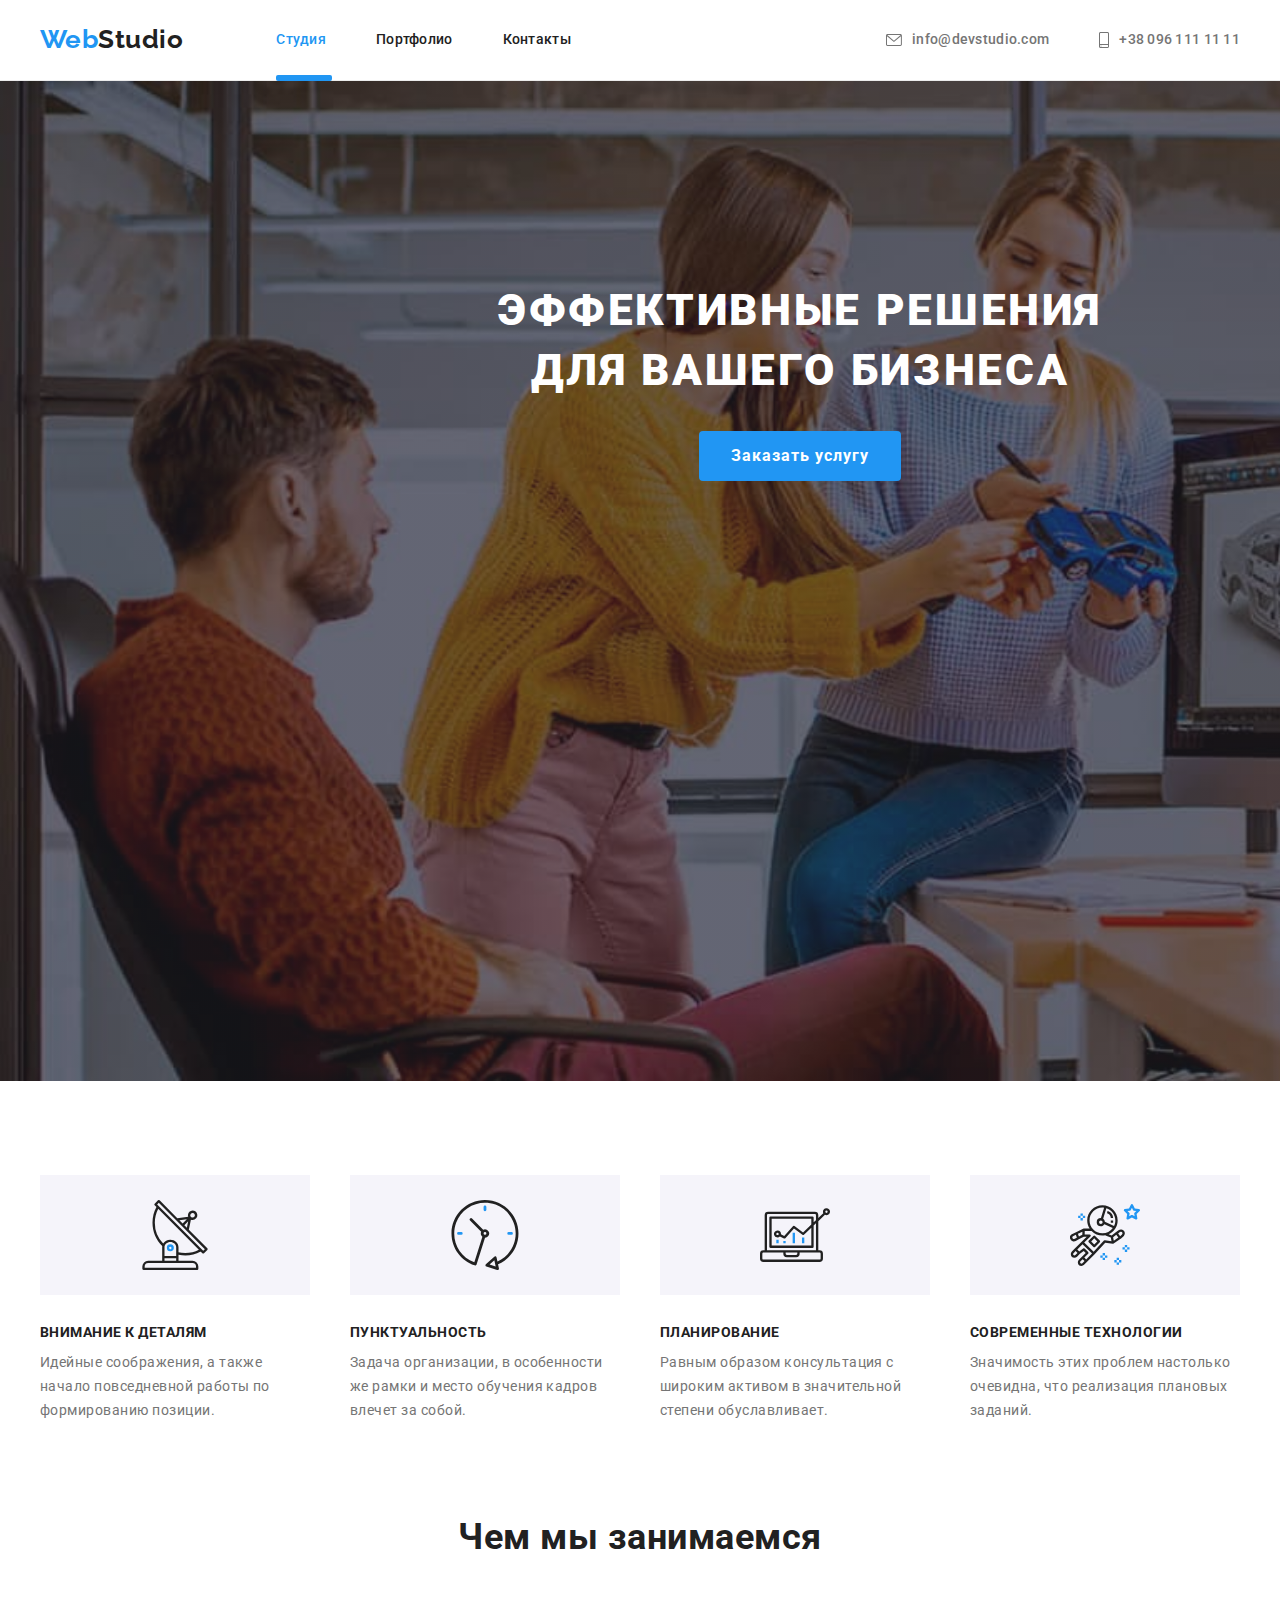
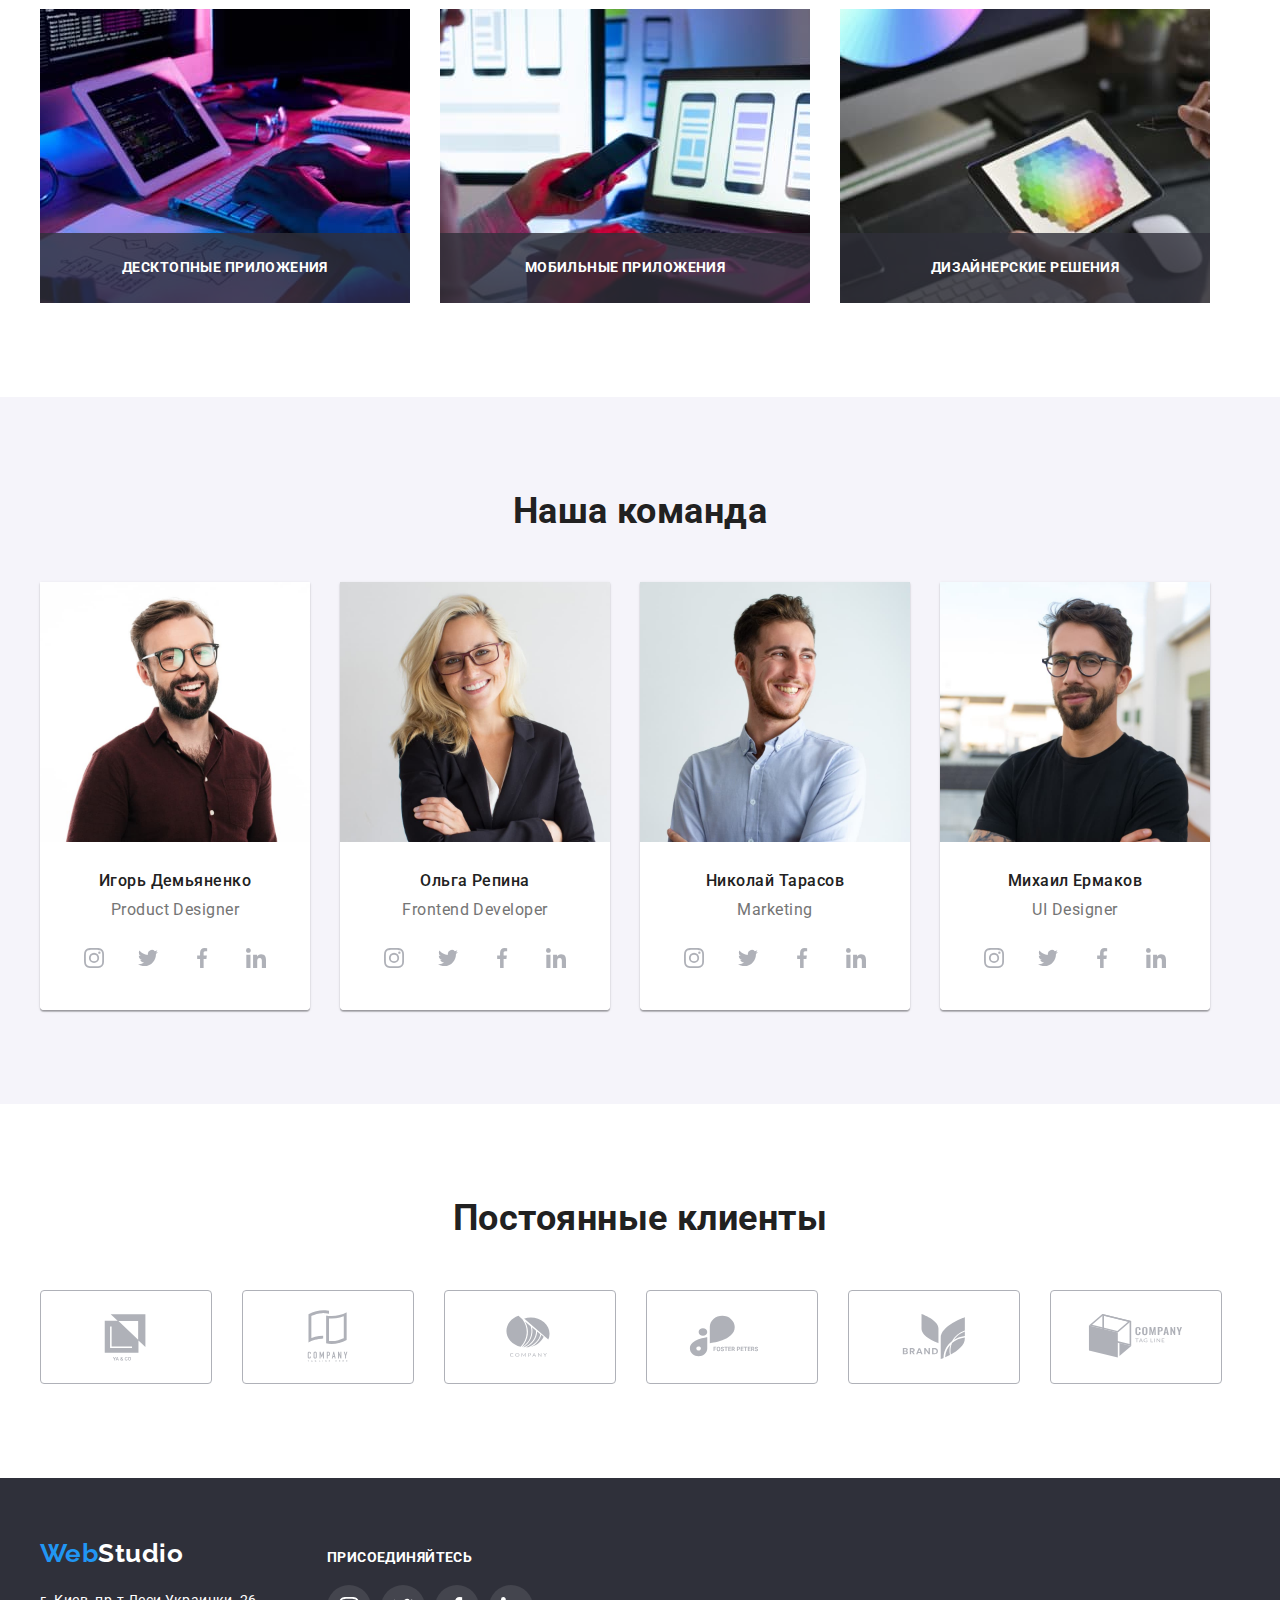
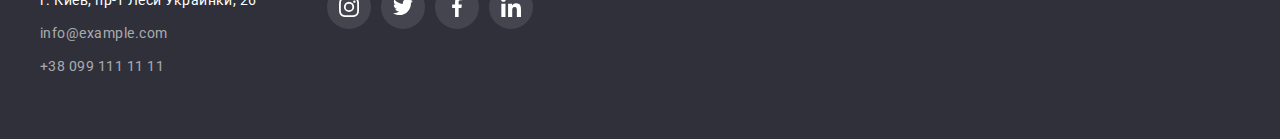
==== index.html @ 93d05807 "Додає попередні файли і базову розмітку форми" ====
<!DOCTYPE html>
<html lang="ru">
  <head>
    <meta charset="UTF-8" />
    <meta http-equiv="X-UA-Compatible" content="IE=edge" />
    <meta name="viewport" content="width=device-width, initial-scale=1.0" />
    <title>Document</title>
    <link rel="preconnect" href="https://fonts.googleapis.com" />
    <link rel="preconnect" href="https://fonts.gstatic.com" crossorigin />
    <link
      href="https://fonts.googleapis.com/css2?family=Raleway:wght@700&family=Roboto:wght@400;500;700;900&display=swap"
      rel="stylesheet"
    />
    <link
      rel="stylesheet"
      href="https://cdnjs.cloudflare.com/ajax/libs/modern-normalize/1.1.0/modern-normalize.min.css"
      integrity="sha512-wpPYUAdjBVSE4KJnH1VR1HeZfpl1ub8YT/NKx4PuQ5NmX2tKuGu6U/JRp5y+Y8XG2tV+wKQpNHVUX03MfMFn9Q=="
      crossorigin="anonymous"
      referrerpolicy="no-referrer"
    />
    <link rel="stylesheet" href="./css/style.css" />
  </head>

  <body>
    <header>
      <section class="section-header first-page">
        <h2 class="visually-hidden">Header</h2>
        <div class="container main-nav">
          <nav class="main-site-nav">
            <a href="" class="logo top">Web<span class="name">Studio</span></a>
            <ul class="site-nav list">
              <li class="item"><a href="./index.html" class="link current">Студия</a></li>
              <li class="item"><a href="./portfolio.html" class="link">Портфолио</a></li>
              <li class="item"><a href="" class="link">Контакты</a></li>
            </ul>
          </nav>

          <ul class="auth-nav list">
            <li class="item">
              <a href="mailto:info@devstudio.com" class="top">
                <svg class="icon icon-envelope" width="16" height="12">
                  <use href="./images/symbol-defs.svg#icon-envelope"></use>
                </svg>
                info@devstudio.com</a
              >
            </li>
            <li class="item">
              <a href="tel:+380961111111" class="top">
                <svg class="icon icon-smarpthone" width="10" height="16">
                  <use href="./images/symbol-defs.svg#icon-smartphone"></use>
                </svg>
                +38 096 111 11 11</a
              >
            </li>
          </ul>
        </div>
      </section>
    </header>

    <main>
      <!-- Hero -->

      <section class="hero overlay">
        <div class="container">
          <h1 class="title">Эффективные решения для вашего бизнеса</h1>
          <button type="button" class="button primary pointer" data-modal-open>
            Заказать услугу
          </button>
        </div>
      </section>

      <!-- Advantages-->
      <section class="section">
        <div class="container">
          <h2 class="section-title visually-hidden">Наши преимущества</h2>
          <ul class="features list">
            <li class="item icon-antenna">
              <div class="icons-advantages">
                <svg class="icon-advantage">
                  <use href="./images/symbol-defs.svg#icon-antenna"></use>
                </svg>
              </div>
              <h3 class="title">Внимание к деталям</h3>
              <p class="text">
                Идейные соображения, а также начало повседневной работы по формированию позиции.
              </p>
            </li>
            <li class="item icon-clock">
              <div class="icons-advantages">
                <svg class="icon-advantage">
                  <use href="./images/symbol-defs.svg#icon-clock"></use>
                </svg>
              </div>
              <h3 class="title">Пунктуальность</h3>
              <p class="text">
                Задача организации, в особенности же рамки и место обучения кадров влечет за собой.
              </p>
            </li>
            <li class="item icon-diagram">
              <div class="icons-advantages">
                <svg class="icon-advantage">
                  <use href="./images/symbol-defs.svg#icon-diagram"></use>
                </svg>
              </div>
              <h3 class="title">Планирование</h3>
              <p class="text">
                Равным образом консультация с широким активом в значительной степени обуславливает.
              </p>
            </li>
            <li class="item icon-astronaut">
              <div class="icons-advantages">
                <svg class="icon-advantage">
                  <use href="./images/symbol-defs.svg#icon-astronaut"></use>
                </svg>
              </div>
              <h3 class="title">Современные технологии</h3>
              <p class="text">
                Значимость этих проблем настолько очевидна, что реализация плановых заданий.
              </p>
            </li>
          </ul>
        </div>
      </section>

      <!-- Our work -->
      <section class="section-activity">
        <div class="container">
          <h2 class="section-title">Чем мы занимаемся</h2>
          <ul class="list work-pics">
            <li class="item">
              <img src="./images/image-1.jpg" alt="мужчина пишет код" width="370" height="294" />
              <div class="work-pics-box"><p class="work-pics-text">Десктопные приложения</p></div>
            </li>
            <li class="item">
              <img
                src="./images/image-2.jpg"
                alt="женщина на ноутбуке выбирает какой вид программа будет иметь на телефоне"
                width="370"
                height="294"
              />
              <div class="work-pics-box"><p class="work-pics-text">Мобильные приложения</p></div>
            </li>
            <li class="item">
              <img
                src="./images/image-3.jpg"
                alt="мужчина выбирает цвет с цветовой гаммы на планшете"
                width="370"
                height="294"
              />
              <div class="work-pics-box"><p class="work-pics-text">Дизайнерские решения</p></div>
            </li>
          </ul>
        </div>
      </section>

      <!-- Team -->
      <section class="team">
        <div class="container">
          <h2 class="team-name">Наша команда</h2>
          <ul class="team-list list">
            <li class="item">
              <img
                src="./images/team-member-1.jpg"
                alt="мужчина в бордовой рубашке и в очках"
                width="270"
                height="260"
              />
              <div class="team-card">
                <h3 class="team-member">Игорь Демьяненко</h3>
                <p class="position">Product Designer</p>
                <ul class="list network-field">
                  <li class="icons-team">
                    <a href="#" class="network-link">
                      <svg class="icon">
                        <use href="./images/symbol-defs.svg#icon-instagram"></use>
                      </svg>
                    </a>
                  </li>
                  <li class="icons-team">
                    <a href="#" class="network-link">
                      <svg class="icon">
                        <use href="./images/symbol-defs.svg#icon-twitter"></use>
                      </svg>
                    </a>
                  </li>
                  <li class="icons-team">
                    <a href="#" class="network-link">
                      <svg class="icon">
                        <use href="./images/symbol-defs.svg#icon-facebook"></use>
                      </svg>
                    </a>
                  </li>
                  <li class="icons-team">
                    <a href="#" class="network-link">
                      <svg class="icon">
                        <use href="./images/symbol-defs.svg#icon-linkedin"></use>
                      </svg>
                    </a>
                  </li>
                </ul>
              </div>
            </li>
            <li class="item">
              <img
                src="./images/team-member-2.jpg"
                alt="женщина в черном пиджаке и в очках"
                width="270"
                height="260"
              />
              <div class="team-card">
                <h3 class="team-member">Ольга Репина</h3>
                <p class="position">Frontend Developer</p>
                <ul class="list network-field">
                  <li class="icons-team">
                    <a href="#" class="network-link">
                      <svg class="icon">
                        <use href="./images/symbol-defs.svg#icon-instagram"></use>
                      </svg>
                    </a>
                  </li>
                  <li class="icons-team">
                    <a href="#" class="network-link">
                      <svg class="icon">
                        <use href="./images/symbol-defs.svg#icon-twitter"></use>
                      </svg>
                    </a>
                  </li>
                  <li class="icons-team">
                    <a href="#" class="network-link">
                      <svg class="icon">
                        <use href="./images/symbol-defs.svg#icon-facebook"></use>
                      </svg>
                    </a>
                  </li>
                  <li class="icons-team">
                    <a href="#" class="network-link">
                      <svg class="icon">
                        <use href="./images/symbol-defs.svg#icon-linkedin"></use>
                      </svg>
                    </a>
                  </li>
                </ul>
              </div>
            </li>
            <li class="item">
              <img
                src="./images/team-member-3.jpg"
                alt="мужчина в белой рубашке"
                width="270"
                height="260"
              />
              <div class="team-card">
                <h3 class="team-member">Николай Тарасов</h3>
                <p class="position">Marketing</p>
                <ul class="list network-field">
                  <li class="icons-team">
                    <a href="#" class="network-link">
                      <svg class="icon">
                        <use href="./images/symbol-defs.svg#icon-instagram"></use>
                      </svg>
                    </a>
                  </li>
                  <li class="icons-team">
                    <a href="#" class="network-link">
                      <svg class="icon">
                        <use href="./images/symbol-defs.svg#icon-twitter"></use>
                      </svg>
                    </a>
                  </li>
                  <li class="icons-team">
                    <a href="#" class="network-link">
                      <svg class="icon">
                        <use href="./images/symbol-defs.svg#icon-facebook"></use>
                      </svg>
                    </a>
                  </li>
                  <li class="icons-team">
                    <a href="#" class="network-link">
                      <svg class="icon">
                        <use href="./images/symbol-defs.svg#icon-linkedin"></use>
                      </svg>
                    </a>
                  </li>
                </ul>
              </div>
            </li>
            <li class="item">
              <img
                src="./images/team-member-4.jpg"
                alt="мужчина в черной футболке и в очках"
                width="270"
                height="260"
              />
              <div class="team-card">
                <h3 class="team-member">Михаил Ермаков</h3>
                <p class="position">UI Designer</p>
                <ul class="list network-field">
                  <li class="icons-team">
                    <a href="#" class="network-link">
                      <svg class="icon">
                        <use href="./images/symbol-defs.svg#icon-instagram"></use>
                      </svg>
                    </a>
                  </li>
                  <li class="icons-team">
                    <a href="#" class="network-link">
                      <svg class="icon">
                        <use href="./images/symbol-defs.svg#icon-twitter"></use>
                      </svg>
                    </a>
                  </li>
                  <li class="icons-team">
                    <a href="#" class="network-link">
                      <svg class="icon">
                        <use href="./images/symbol-defs.svg#icon-facebook"></use>
                      </svg>
                    </a>
                  </li>
                  <li class="icons-team">
                    <a href="#" class="network-link">
                      <svg class="icon">
                        <use href="./images/symbol-defs.svg#icon-linkedin"></use>
                      </svg>
                    </a>
                  </li>
                </ul>
              </div>
            </li>
          </ul>
        </div>
      </section>
      <!-- Clients -->
      <section class="section clients">
        <div class="container">
          <h2 class="title">Постоянные клиенты</h2>
          <div class="clients-list">
            <ul class="list clients-companies">
              <li class="clients-company">
                <a href="#" class="company">
                  <svg class="icon">
                    <use href="./images/symbol-defs.svg#icon-Logo-1"></use>
                  </svg>
                </a>
              </li>
              <li class="clients-company">
                <a href="#" class="company">
                  <svg class="icon">
                    <use href="./images/symbol-defs.svg#icon-Logo-2"></use>
                  </svg>
                </a>
              </li>
              <li class="clients-company">
                <a href="#" class="company">
                  <svg class="icon">
                    <use href="./images/symbol-defs.svg#icon-Logo-3"></use>
                  </svg>
                </a>
              </li>
              <li class="clients-company">
                <a href="#" class="company">
                  <svg class="icon">
                    <use href="./images/symbol-defs.svg#icon-Logo-4"></use>
                  </svg>
                </a>
              </li>
              <li class="clients-company">
                <a href="#" class="company">
                  <svg class="icon">
                    <use href="./images/symbol-defs.svg#icon-Logo-5"></use>
                  </svg>
                </a>
              </li>
              <li class="clients-company">
                <a href="#" class="company">
                  <svg class="icon">
                    <use href="./images/symbol-defs.svg#icon-Logo-6"></use>
                  </svg>
                </a>
              </li>
            </ul>
          </div>
        </div>
      </section>
    </main>

    <!-- Footer -->
    <footer class="footer">
      <div class="container">
        <div class="footer-groups">
          <div class="footer-group">
            <a href="" class="logo logo-bottom">Web<span class="logo-bottom-name">Studio</span></a>
            <address class="address">
              <ul class="list address-box">
                <li class="actual-address bottom item">г. Киев, пр-т Леси Украинки, 26</li>
                <li class="item">
                  <a href="mailto:info@example.com" class="auth-nav bottom">info@example.com</a>
                </li>
                <li class="item">
                  <a href="tel:+380991111111" class="auth-nav bottom">+38 099 111 11 11</a>
                </li>
              </ul>
            </address>
          </div>

          <div class="join-box">
            <p class="title">присоединяйтесь</p>
            <ul class="list bottom-links">
              <li class="bottom-link">
                <a href="#" class="network-link-bottom">
                  <svg class="icon">
                    <use href="./images/symbol-defs.svg#icon-instagram"></use>
                  </svg>
                </a>
              </li>
              <li class="bottom-link twitter">
                <a href="#" class="network-link-bottom">
                  <svg class="icon">
                    <use href="./images/symbol-defs.svg#icon-twitter"></use>
                  </svg>
                </a>
              </li>
              <li class="bottom-link">
                <a href="#" class="network-link-bottom">
                  <svg class="icon">
                    <use href="./images/symbol-defs.svg#icon-facebook"></use>
                  </svg>
                </a>
              </li>
              <li class="bottom-link">
                <a href="#" class="network-link-bottom">
                  <svg class="icon">
                    <use href="./images/symbol-defs.svg#icon-linkedin"></use>
                  </svg>
                </a>
              </li>
            </ul>
          </div>
        </div>
      </div>
    </footer>

    <div class="backdrop is-hidden" data-modal>
      <div class="modal">
        <button type="button" class="icon-box" data-modal-close>
          <svg class="icon-close">
            <use href="./images/symbol-defs.svg#icon-close"></use>
          </svg>
        </button>

        <div class="sign-in-form">
          <h2 class="form-title">Оставьте свои данные, мы вам перезвоним</h2>

          <form class="form">
            <div class="form-field">
              <label class="form-label" for="name">Имя</label>
              <input class="form-input" type="text" name="name" id="name" />
              <svg class="form-icon">
                <use href="./images/symbol-defs.svg#icon-person"></use>
              </svg>
            </div>

            <div class="form-field">
              <label class="form-label" for="tel">Телефон</label>
              <input class="form-input" type="tel" name="tel" id="tel" />
              <svg class="form-icon">
                <use href="./images/symbol-defs.svg#icon-phone"></use>
              </svg>
            </div>

            <div class="form-field">
              <label class="form-label" for="email">Почта</label>
              <input class="form-input" type="email" name="email" id="email" />
              <svg class="form-icon">
                <use href="./images/symbol-defs.svg#icon-email"></use>
              </svg>
            </div>

            <div class="form-field comment-field">
              <label class="form-label form-comment" for="comment">Комментарий</label>
              <textarea
                class="comment"
                name="comment"
                rows="5"
                id="comment"
                placeholder="Введите текст"
              >
              </textarea>
            </div>

            <div class="form-checkbox">
              <input type="checkbox" name="policy" id="policy" />
              <label class="policy" for="policy"
                >Соглашаюсь с рассылкой и принимаю<a>Условия договора</a></label
              >
            </div>

            <button class="button primary form-button" type="submit">Отправить</button>
          </form>
        </div>
      </div>
    </div>

    <script src="./js/modal.js"></script>
  </body>
</html>
---- css/style.css ----
/* Стили для index.html */

:root {
  --primary-text-color: #757575;
  --secondary-text-color: #212121;
  --accent: #2196f3;
  --primary-white-color: #ffffff;
  --secondary-background-color: #f5f4fa;
  --tertiary-background-color: #2f303a;
  --bottom-link-color: rgba(255, 255, 255, 0.6);
  --icons-color: #afb1b8;
  --main-transition: 250ms cubic-bezier(0.4, 0, 0.2, 1);
}

.list {
  margin: 0;
  padding: 0;
  list-style: none;
}
body {
  margin: 0;
  background-color: var(--primary-white-color);
  color: var(--primary-text-color);
  font-family: Roboto, sans-serif;
  letter-spacing: 0.03em;
}

.container {
  margin-left: auto;
  margin-right: auto;
  width: 1200px;
  padding-left: 15px;
  padding-right: 15px;
}

.hero-container {
  margin-left: 0;
  margin-right: 0;
  width: 1600px;
  padding-left: 15px;
  padding-right: 15px;
}

img {
  display: block;
  max-width: 100%;
  height: auto;
}

.main-nav,
.main-site-nav {
  display: flex;
  align-items: center;
}

.section-header {
  border-bottom: 1px solid #ececec;
}

.section-header.first-page {
  border-bottom: 1px solid #ececec;
  max-width: 1600px;
  margin: 0 auto;
}

/* Logo */

.logo {
  color: var(--accent);
  text-decoration: none;
  font-family: Raleway, sans-serif;
  font-weight: 700;
  font-size: 26px;
  line-height: 1.19;
}

.logo.top {
  padding-top: 24px;
  padding-bottom: 25px;
}
.logo .name {
  color: var(--secondary-text-color);
}

.logo .text {
  color: var(--primary-white-color);
}
.logo-bottom {
  display: inline-block;
  margin-bottom: 20px;
}
.logo-bottom-name {
  color: var(--primary-white-color);
}
/* Site-nav */

.site-nav {
  display: flex;
  margin-left: 93px;
}
.site-nav > .item:not(:last-child) {
  margin-right: 50px;
}
.site-nav .link {
  position: relative;
  display: inline-block;
  padding-top: 32px;
  padding-bottom: 32px;
  color: var(--secondary-text-color);
  text-decoration: none;
  font-weight: 500;
  font-size: 14px;
  line-height: 1.14;
  letter-spacing: 0.02em;

  transition: color var(--main-transition);
}

.link.current::after {
  content: '';
  position: absolute;
  width: 100%;
  border: solid var(--accent);
  border-radius: 2px;
  bottom: -1px;
  left: 0;
}

.site-nav .link:hover,
.site-nav .link:focus {
  color: var(--accent);
}

.site-nav .link.current {
  color: var(--accent);
}

/* Auth-nav */
.auth-nav {
  display: flex;
  margin-left: auto;
}

.auth-nav > .item + .item {
  margin-left: 50px;
}

.auth-nav .top {
  display: inline-flex;
  align-items: center;
  padding-top: 32px;
  padding-bottom: 32px;
  color: inherit;
  text-decoration: none;
  font-weight: 500;
  font-size: 14px;
  line-height: 1.14;
  letter-spacing: 0.02em;

  transition: color var(--main-transition);
}

.auth-nav .icon {
  margin-right: 10px;
  fill: currentColor;
}

.auth-nav .top:hover,
.auth-nav .top:focus,
.auth-nav.bottom:hover,
.auth-nav.bottom:focus {
  color: var(--accent);
}
.auth-nav.bottom {
  display: inline-block;
  color: var(--bottom-link-color);
  text-decoration: none;
  font-style: normal;
  font-size: 14px;
  line-height: 1.71;

  transition: color var(--main-transition);
}

/* Hero */
.hero {
  padding-top: 200px;
  padding-bottom: 200px;
  text-align: center;
  background-color: var(--tertiary-background-color);
}
.hero .title {
  width: 696px;
  margin-left: auto;
  margin-right: auto;
  margin-top: 0;
  margin-bottom: 30px;
  color: var(--primary-white-color);
  font-weight: 900;
  font-size: 44px;
  line-height: 1.36;
  text-align: center;
  letter-spacing: 0.06em;
  text-transform: uppercase;
}

.overlay {
  width: 1600px;
  height: 600px;
  margin-left: auto;
  margin-right: auto;
  background-image: linear-gradient(to right, rgba(47, 48, 58, 0.4), rgba(47, 48, 58, 0.4)),
    url(../images/bg-image.jpg);
  background-size: cover;
}

/* Button */
.button {
  display: inline-block;
  border-radius: 4px;
  border: transparent;
  font-family: inherit;
  text-align: center;
}
button.primary {
  padding: 10px 32px;
  min-width: 200px;
  background-color: var(--accent);
  color: var(--primary-white-color);
  font-weight: 700;
  font-size: 16px;
  line-height: 1.87;
  text-align: center;
  letter-spacing: 0.06em;
}

.button.secondary {
  padding: 6px 22px;
  min-width: 73px;
  color: var(--secondary-text-color);
  background-color: var(--secondary-background-color);
  font-weight: 500;
  font-size: 16px;
  line-height: 1.62;

  transition: color var(--main-transition), background-color var(--main-transition),
    box-shadow var(--main-transition);
}

.button.secondary:hover,
.button.secondary:focus {
  color: var(--primary-white-color);
  background-color: var(--accent);
  box-shadow: 0px 3px 1px rgba(0, 0, 0, 0.1), 0px 1px 2px rgba(0, 0, 0, 0.08),
    0px 2px 2px rgba(0, 0, 0, 0.12);
}
.pointer {
  cursor: pointer;
}

.section,
.team {
  padding-top: 94px;
  padding-bottom: 94px;
}

.section-activity {
  padding-bottom: 94px;
}
/* Advantages */

.visually-hidden {
  clip: rect(0 0 0 0);
  clip-path: inset(50%);
  height: 1px;
  overflow: hidden;
  position: absolute;
  white-space: nowrap;
  width: 1px;
}

.section-title {
  margin-top: 0;
  margin-bottom: 50px;
  text-align: center;
  color: var(--secondary-text-color);
  font-size: 36px;
  line-height: 1.16;
}

.features {
  display: flex;
  justify-content: space-between;
}
.features > .item {
  width: 270px;
}

.features .item + .item {
  margin-left: 30px;
}

.features .title {
  margin-top: 0;
  margin-bottom: 10px;
  color: var(--secondary-text-color);
  font-size: 14px;
  line-height: 1.14;
  text-transform: uppercase;
}
.features .text {
  margin-top: 0;
  margin-bottom: 0;
  font-size: 14px;
  line-height: 1.71;
}

.icons-advantages {
  display: flex;
  align-items: center;
  justify-content: center;
  width: 270px;
  height: 120px;
  margin-bottom: 30px;
  background-color: var(--secondary-background-color);
}

.icon-advantage {
  width: 70px;
  height: 70px;
}

/* Our-work */

.work-pics {
  display: flex;
}
.work-pics .item + .item {
  margin-left: 30px;
}

.work-pics .item {
  position: relative;
}

.work-pics-box {
  position: absolute;
  height: 70px;
  display: flex;
  align-items: center;
  justify-content: center;
  bottom: 0;
  left: 0;
  width: 100%;
  background-color: rgba(47, 48, 58, 0.8);
}

.work-pics-text {
  font-weight: 700;
  font-size: 14px;
  line-height: 1.14;
  text-align: center;
  margin: 0;
  letter-spacing: 0.03em;
  text-transform: uppercase;
  color: var(--primary-white-color);
}

/* Team */
.team {
  background-color: var(--secondary-background-color);
}

.team-name,
.clients .title {
  margin-top: 0;
  margin-bottom: 50px;
  color: var(--secondary-text-color);
  font-weight: 700;
  font-size: 36px;
  line-height: 1.16;
  text-align: center;
}
.team-list {
  display: flex;
}

.team-card {
  padding: 30px 32px;
  background: var(--primary-white-color);
}

.team-list .item {
  box-shadow: 0px 1px 3px rgba(0, 0, 0, 0.12), 0px 1px 1px rgba(0, 0, 0, 0.14),
    0px 2px 1px rgba(0, 0, 0, 0.2);
  border-radius: 0px 0px 4px 4px;
  overflow: hidden;
}

.team-list .item:not(:last-child) {
  margin-right: 30px;
}

.team-member {
  margin-top: 0;
  margin-bottom: 10px;
  text-align: center;
  color: var(--secondary-text-color);
  font-weight: 500;
  font-size: 16px;
  line-height: 1.18;
}
.position {
  margin-top: 0;
  margin-bottom: 16px;
  text-align: center;
  font-size: 16px;
  line-height: 1.18;
}

.icons-team {
  display: flex;
}

.network-field {
  display: flex;
}

.icons-team:not(:last-child) {
  margin-right: 10px;
}

.network-link {
  fill: var(--icons-color);
  border-radius: 50%;

  transition: background-color var(--main-transition), fill var(--main-transition);
}

.network-link:hover,
.network-link:focus {
  background-color: var(--accent);
  fill: var(--primary-white-color);
}

.network-link,
.network-link-bottom {
  display: flex;
  align-items: center;
  justify-content: center;
  width: 44px;
  height: 44px;
}

.icons-team .icon,
.bottom-link .icon {
  width: 20px;
  height: 20px;
}

/* Clients */

.clients-companies {
  display: flex;
}
.clients-company:not(:last-child) {
  margin-right: 30px;
}
.company {
  display: flex;
  justify-content: center;
  align-items: center;
  width: 170px;
  height: 92px;
  border: 1px solid var(--icons-color);
  border-radius: 4px;

  transition: border-color var(--main-transition);
}

.company .icon {
  width: 106px;
  height: 60px;
  fill: var(--icons-color);

  transition: border var(--main-transition);
}
.company:hover,
.company:focus {
  border-color: var(--accent);
}

.company:hover .icon,
.company:focus .icon {
  fill: var(--accent);
}

/* Footer */
.footer {
  background-color: var(--tertiary-background-color);
  padding-top: 60px;
  padding-bottom: 60px;
}

.actual-address {
  color: var(--primary-white-color);
  font-style: normal;
  font-weight: 400;
  font-size: 14px;
  line-height: 1.71;
}

.address-box .item:not(:last-child) {
  margin-bottom: 9px;
}

.join-box .title {
  margin-top: 0;
  margin-bottom: 20px;
  color: var(--primary-white-color);
  font-weight: 700;
  font-size: 14px;
  line-height: 16px;
  letter-spacing: 0.03em;
  text-transform: uppercase;
}

.footer-group {
  display: inline-block;
}
.footer-groups {
  display: flex;
  align-items: baseline;
}

.join-box {
  margin-left: 70px;
}
.bottom-links {
  display: flex;
}
.bottom-link {
  background: rgba(255, 255, 255, 0.1);
  border-radius: 50%;
}

.bottom-link:not(:last-child) {
  margin-right: 10px;
}

.network-link-bottom {
  fill: var(--primary-white-color);
  border-radius: 50%;
  transition: background-color var(--main-transition), border-radius var(--main-transition);
}

.network-link-bottom:hover,
.network-link-bottom:focus {
  background-color: var(--accent);
}

/* Стили для portfolio.html */

.button.active {
  color: var(--primary-white-color);
  background-color: var(--accent);
}

.section-portfolio {
  padding-top: 94px;
  padding-bottom: 94px;
}

.filter {
  display: flex;
  width: 611px;
  margin-left: auto;
  margin-right: auto;
  margin-bottom: 50px;
}
.filter .item:not(:last-child) {
  margin-right: 8px;
}

.portfolio {
  display: flex;
  flex-wrap: wrap;
  margin-left: -30px;
  margin-top: -30px;
}
.portfolio > .item {
  flex-basis: calc(100% / 3 - 30px);
  margin-left: 30px;
  margin-top: 30px;
}

.portfolio .title {
  margin-top: 0;
  margin-bottom: 4px;
  color: var(--secondary-text-color);
  text-decoration: none;
  font-size: 18px;
  line-height: 2;
  letter-spacing: 0.06em;
}

.portfolio .text {
  margin-top: 0;
  margin-bottom: 0;
  text-decoration: none;
  font-size: 16px;
  line-height: 1.87;
}
.portfolio-item {
  display: block;
  color: inherit;
  text-decoration: none;

  transition: box-shadow var(--main-transition);
}

.portfolio-item:hover,
.portfolio-item:focus {
  box-shadow: 0px 1px 1px rgba(0, 0, 0, 0.12), 0px 4px 4px rgba(0, 0, 0, 0.06),
    1px 4px 6px rgba(0, 0, 0, 0.16);
}

.card-bottom {
  padding: 20px 24px;
  border: 1px solid #eeeeee;
  border-top: 0;
}

/* Overlay */

.portfolio .item {
  width: 370px;
}

.portfolio-thumb {
  position: relative;
  overflow: hidden;
}

.portfolio-overlay {
  position: absolute;
  top: 0;
  left: 0;
  width: 100%;
  height: 100%;
  background-color: rgba(33, 150, 243, 0.9);

  transform: translateY(101%);

  transition: transform var(--main-transition), opacity var(--main-transition);
}

.portfolio-item:hover .portfolio-overlay,
.portfolio-item:focus .portfolio-overlay {
  transform: translateY(0);
  opacity: 1;
}

.portfolio-text {
  position: absolute;
  width: 100%;
  height: 100%;
  top: 50%;
  left: 50%;
  transform: translate(-50%, -50%);
  margin: 0;
  padding: 63px 24px;
  font-weight: 400;
  font-size: 18px;
  line-height: 1.56;
  letter-spacing: 0.03em;
  color: var(--primary-white-color);

  opacity: 1;
}

.portfolio-item:hover .portfolio-text,
.portfolio-item:focus .portfolio-text,
.portfolio-item:hover .portfolio-overlay,
.portfolio-item:focus .portfolio-overlay {
  opacity: 1;
}

/* Modal window */

.backdrop {
  position: fixed;
  top: 0;
  left: 0;
  width: 100%;
  height: 100%;
  background-color: rgba(0, 0, 0, 0.2);

  transition: transform var(--main-transition), opacity var(--main-transition);
}

.backdrop.is-hidden {
  opacity: 0;
  pointer-events: none;
  transform: scale(1.15);
}

.modal {
  position: absolute;
  top: 50%;
  left: 50%;
  transform: translate(-50%, -50%);

  min-width: 528px;
  min-height: 581px;
  background-color: var(--primary-white-color);

  box-shadow: 0px 1px 3px rgba(0, 0, 0, 0.12), 0px 1px 1px rgba(0, 0, 0, 0.14),
    0px 2px 1px rgba(0, 0, 0, 0.2);
  border-radius: 4px;
}

.icon-box {
  position: absolute;
  bottom: 93%;
  left: 93%;
  display: flex;
  align-items: center;
  justify-content: center;
  padding: 6px;
  width: 30px;
  height: 30px;
  background-color: var(--primary-white-color);
  border: 1px solid rgba(0, 0, 0, 0.1);
  border-radius: 50%;
  cursor: pointer;
}

.icon-close {
  width: 18px;
  height: 18px;
}

/* Form Styles */

/* 



.form-field {
  .comment-field 
  display: inline-block;
  width: 100%;

  position: relative;
}

.form-input {
}

.form-label {
  display: inline-block;
  position: absolute;
  top: -20px;
  left: 0;
} */

.sign-in-form {
  padding: 40px;
}

.form-title {
  margin: 0;
  font-weight: bold;
  font-size: 20px;
  line-height: 1.15;
  text-align: center;
  letter-spacing: 0.03em;
  margin-bottom: 12px;

  color: var(--secondary-text-color);
}

.form {
  width: 100%;
}

.form-field {
  position: relative;
}

.form-input,
.comment {
  padding: 0;
  margin: 0;
  width: 100%;
  height: 40px;
  border: 1px solid rgba(33, 33, 33, 0.2);
  border-radius: 4px;
}
/* .form-field:not(:last-child) {
  margin-bottom: 10px;
} */

.form-field + .form-field {
  margin-top: 10px;
}

.form-label {
  display: inline-block;
  font-weight: 400;
  font-size: 12px;
  line-height: 1.16;
  letter-spacing: 0.01em;

  margin-bottom: 4px;

  color: var(--primary-text-color);
}

.form-comment {
  width: 100%;
}

.comment {
  resize: none;
  width: 100%;
  height: 120px;

  margin-bottom: 20px;
}

.form-checkbox {
  margin-bottom: 30px;
}

.policy {
  font-weight: 400;
  font-size: 14px;
  line-height: 1.71;
  letter-spacing: 0.03em;

  color: var(--primary-text-color);
}

.form-icon {
  width: 18px;
  height: 18px;

  position: absolute;
  top: 50%;
  left: 12px;
}
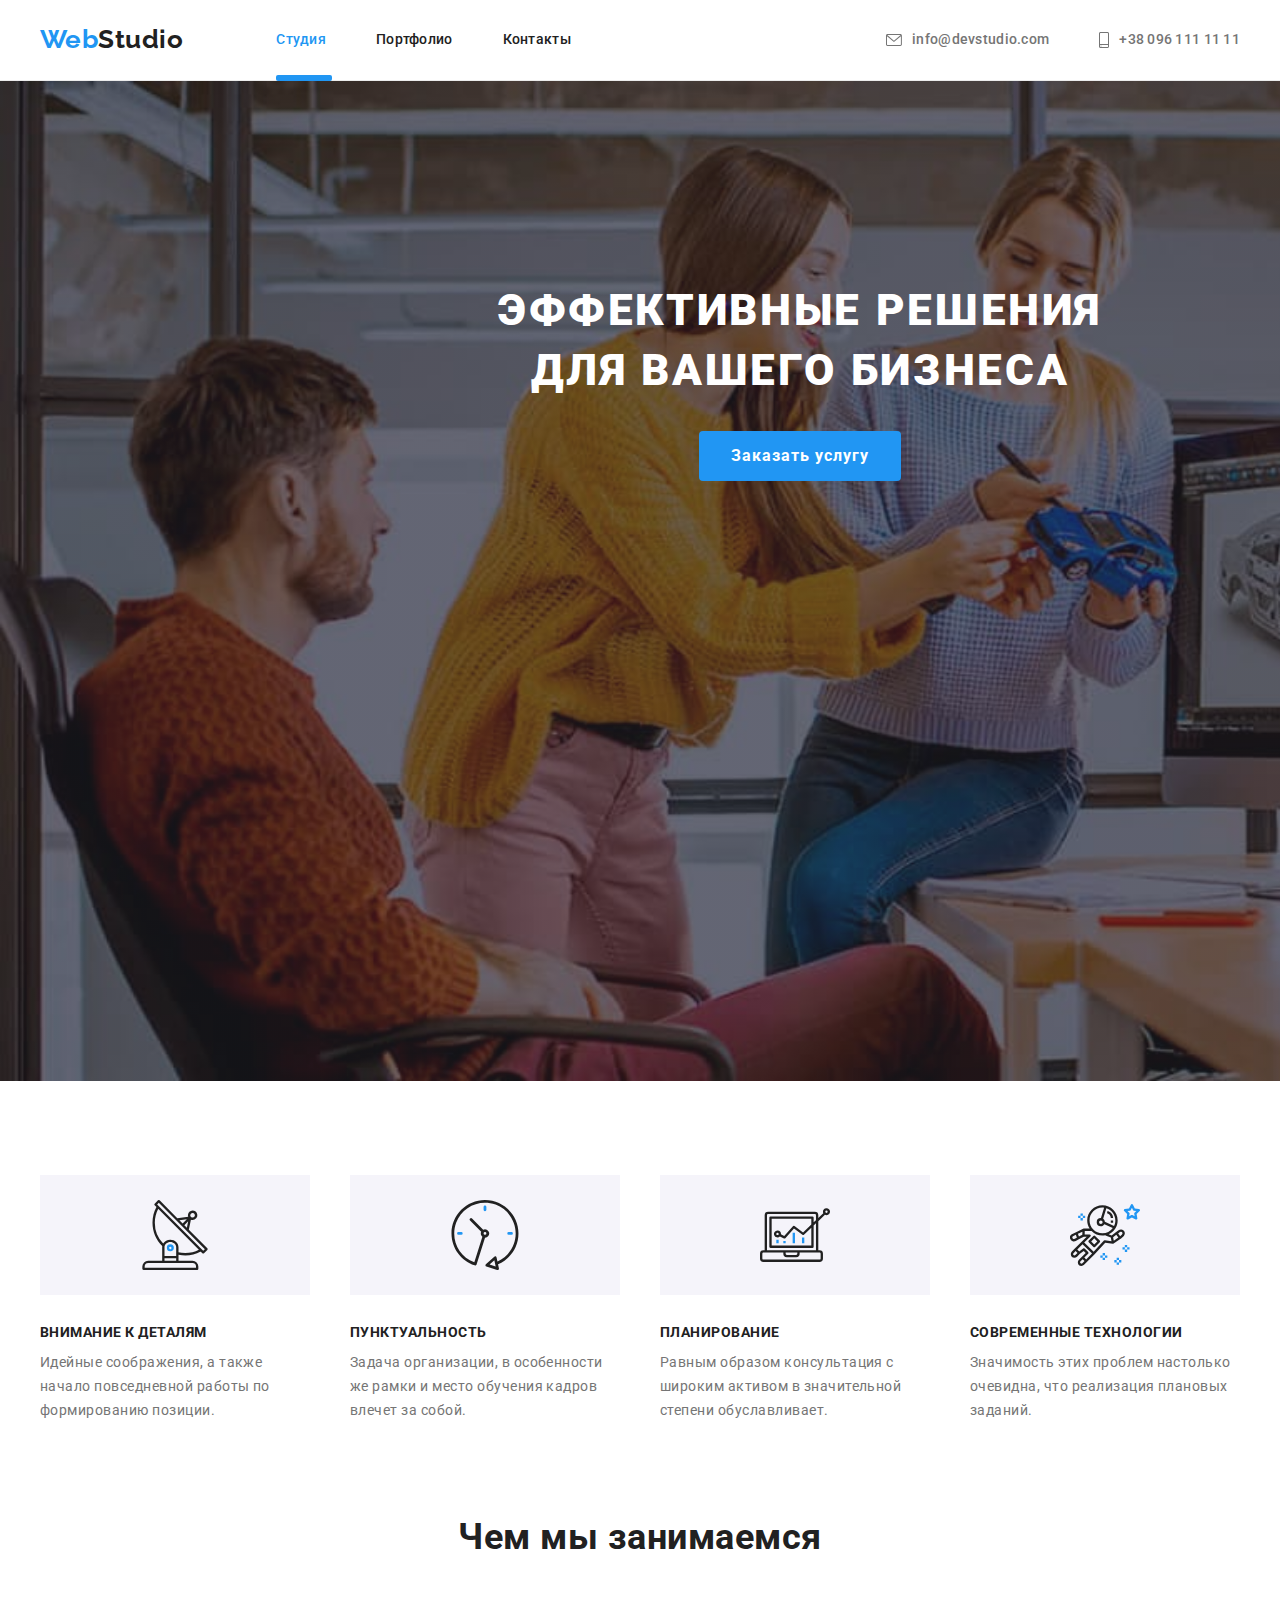
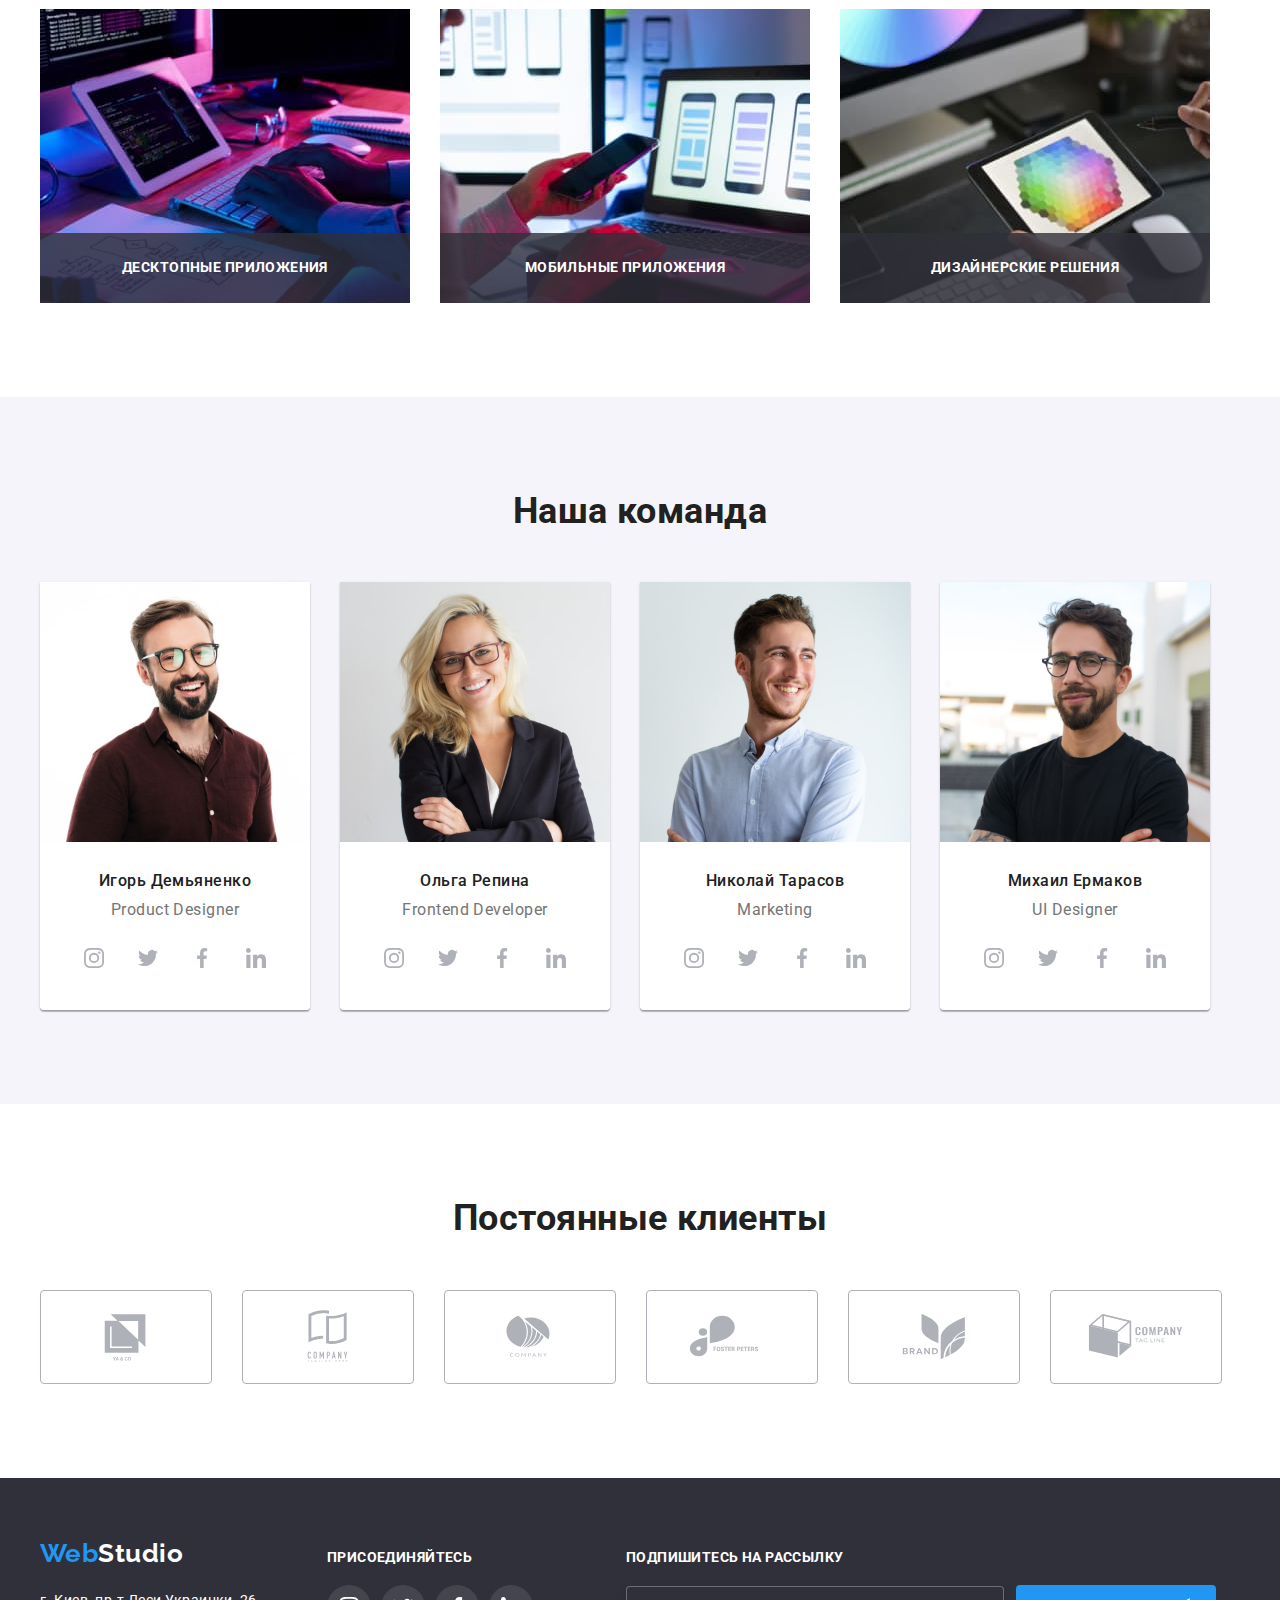
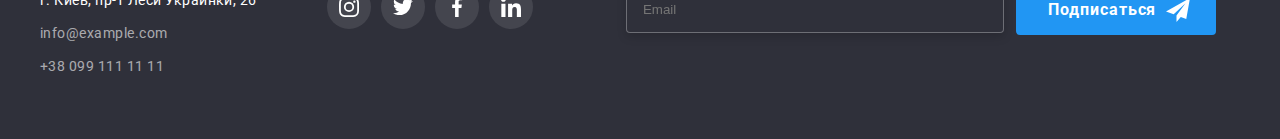
==== commit 40841bb2: "Додає розмітку форми в стані фокусу, додає розмітку футера" ====
--- a/index.html
+++ b/index.html
@@ -435,6 +435,24 @@
               </li>
             </ul>
           </div>
+
+          <div class="sign-in">
+            <p class="text">Подпишитесь на рассылку</p>
+            <div class="sign-in-box">
+              <form>
+                <input class="footer-email" type="email" name="email" placeholder="Email" />
+              </form>
+
+              <div class="align">
+                <button class="button primary footer-button" type="button">
+                  Подписаться
+                  <svg class="icon-send">
+                    <use href="./images/symbol-defs.svg#icon-send"></use>
+                  </svg>
+                </button>
+              </div>
+            </div>
+          </div>
         </div>
       </div>
     </footer>
@@ -476,26 +494,29 @@
             </div>
 
             <div class="form-field comment-field">
-              <label class="form-label form-comment" for="comment">Комментарий</label>
-              <textarea
+              <label class="form-label form-comment" for="comment">Комментарий</label
+              ><textarea
                 class="comment"
                 name="comment"
-                rows="5"
                 id="comment"
                 placeholder="Введите текст"
-              >
-              </textarea>
+              ></textarea>
             </div>
 
             <div class="form-checkbox">
-              <input type="checkbox" name="policy" id="policy" />
-              <label class="policy" for="policy"
-                >Соглашаюсь с рассылкой и принимаю<a>Условия договора</a></label
+              <label class="policy" for="policy">
+                <input class="checkbox visually-hidden" type="checkbox" name="policy" id="policy" />
+                <span class="checkbox-icon"></span>
+                <svg class="icon-check">
+                  <use href="./images/symbol-defs.svg#icon-check"></use>
+                </svg>
+                Соглашаюсь с рассылкой и принимаю
+                <span><a href="#" class="policy-link">Условия договора</a></span></label
               >
             </div>
-
-            <button class="button primary form-button" type="submit">Отправить</button>
           </form>
+
+          <button class="button primary form-button" type="submit">Отправить</button>
         </div>
       </div>
     </div>
--- a/css/style.css
+++ b/css/style.css
@@ -514,7 +514,8 @@
   margin-bottom: 9px;
 }
 
-.join-box .title {
+.join-box .title,
+.sign-in .text {
   margin-top: 0;
   margin-bottom: 20px;
   color: var(--primary-white-color);
@@ -535,6 +536,7 @@
 
 .join-box {
   margin-left: 70px;
+  margin-right: 93px;
 }
 .bottom-links {
   display: flex;
@@ -739,31 +741,52 @@
 .icon-close {
   width: 18px;
   height: 18px;
+
+  transition: fill var(--main-transition);
+}
+
+.icon-close:hover,
+.icon-close:focus {
+  fill: var(--accent);
+}
+
+/* Sign in */
+
+.footer-email {
+  display: block;
+  width: 358px;
+  border: 1px solid rgba(255, 255, 255, 0.3);
+  background-color: var(--tertiary-background-color);
+  filter: drop-shadow(0px 4px 4px rgba(0, 0, 0, 0.15));
+  border-radius: 4px;
+  padding-top: 15px;
+  padding-bottom: 15px;
+  padding-left: 16px;
+  margin-right: 12px;
+}
+
+.button.footer-button {
+  position: relative;
+
+  text-align: justify;
+}
+
+.icon-send {
+  width: 24px;
+  height: 24px;
+
+  position: absolute;
+  top: 50%;
+  transform: translateY(-50%);
+  margin-left: 10px;
+}
+
+.sign-in-box {
+  display: flex;
+  align-items: center;
 }
 
 /* Form Styles */
-
-/* 
-
-
-
-.form-field {
-  .comment-field 
-  display: inline-block;
-  width: 100%;
-
-  position: relative;
-}
-
-.form-input {
-}
-
-.form-label {
-  display: inline-block;
-  position: absolute;
-  top: -20px;
-  left: 0;
-} */
 
 .sign-in-form {
   padding: 40px;
@@ -798,12 +821,33 @@
   border: 1px solid rgba(33, 33, 33, 0.2);
   border-radius: 4px;
 }
-/* .form-field:not(:last-child) {
-  margin-bottom: 10px;
-} */
+
+.form-input {
+  padding-left: 42px;
+  transition: border var(--main-transition), outline var(--main-transition);
+}
+
+.form-icon {
+  transition: fill var(--main-transition);
+}
+
+.form-input:focus + .form-icon {
+  fill: var(--accent);
+}
+.form-input:focus,
+.comment:focus {
+  outline: none;
+  border: 1px solid #2196f3;
+}
 
 .form-field + .form-field {
   margin-top: 10px;
+}
+
+.comment {
+  padding: 12px 16px;
+
+  transition: border var(--main-transition);
 }
 
 .form-label {
@@ -822,6 +866,15 @@
   width: 100%;
 }
 
+.comment::placeholder {
+  font-weight: 400;
+  font-size: 14px;
+  line-height: 1.14;
+  letter-spacing: 0.01em;
+
+  color: rgba(117, 117, 117, 0.5);
+}
+
 .comment {
   resize: none;
   width: 100%;
@@ -832,15 +885,20 @@
 
 .form-checkbox {
   margin-bottom: 30px;
+  text-align: center;
+  position: relative;
 }
 
 .policy {
+  display: inline-block;
   font-weight: 400;
   font-size: 14px;
   line-height: 1.71;
   letter-spacing: 0.03em;
 
   color: var(--primary-text-color);
+  margin-left: auto;
+  margin-right: auto;
 }
 
 .form-icon {
@@ -848,6 +906,52 @@
   height: 18px;
 
   position: absolute;
+  left: 10px;
   top: 50%;
-  left: 12px;
-}
+}
+
+.checkbox-icon {
+  display: inline-block;
+  width: 16px;
+  height: 15px;
+  border: 2px solid black;
+  border-radius: 2px;
+
+  position: absolute;
+  left: 0;
+  top: 5px;
+}
+
+.form-button {
+  display: block;
+  margin-left: auto;
+  margin-right: auto;
+}
+
+.policy-link {
+  color: var(--accent);
+  font-family: inherit;
+}
+
+.icon-check {
+  width: 16px;
+  height: 15px;
+  background-color: var(--accent);
+
+  position: absolute;
+  left: 0;
+  top: 5px;
+
+  opacity: 0;
+
+  transition: background-color var(--main-transition), opacity var(--main-transition);
+}
+
+.checkbox:checked ~ .icon-check {
+  opacity: 1;
+  background-color: var(--accent);
+}
+
+.checkbox:checked + .checkbox-icon {
+  opacity: 0;
+}
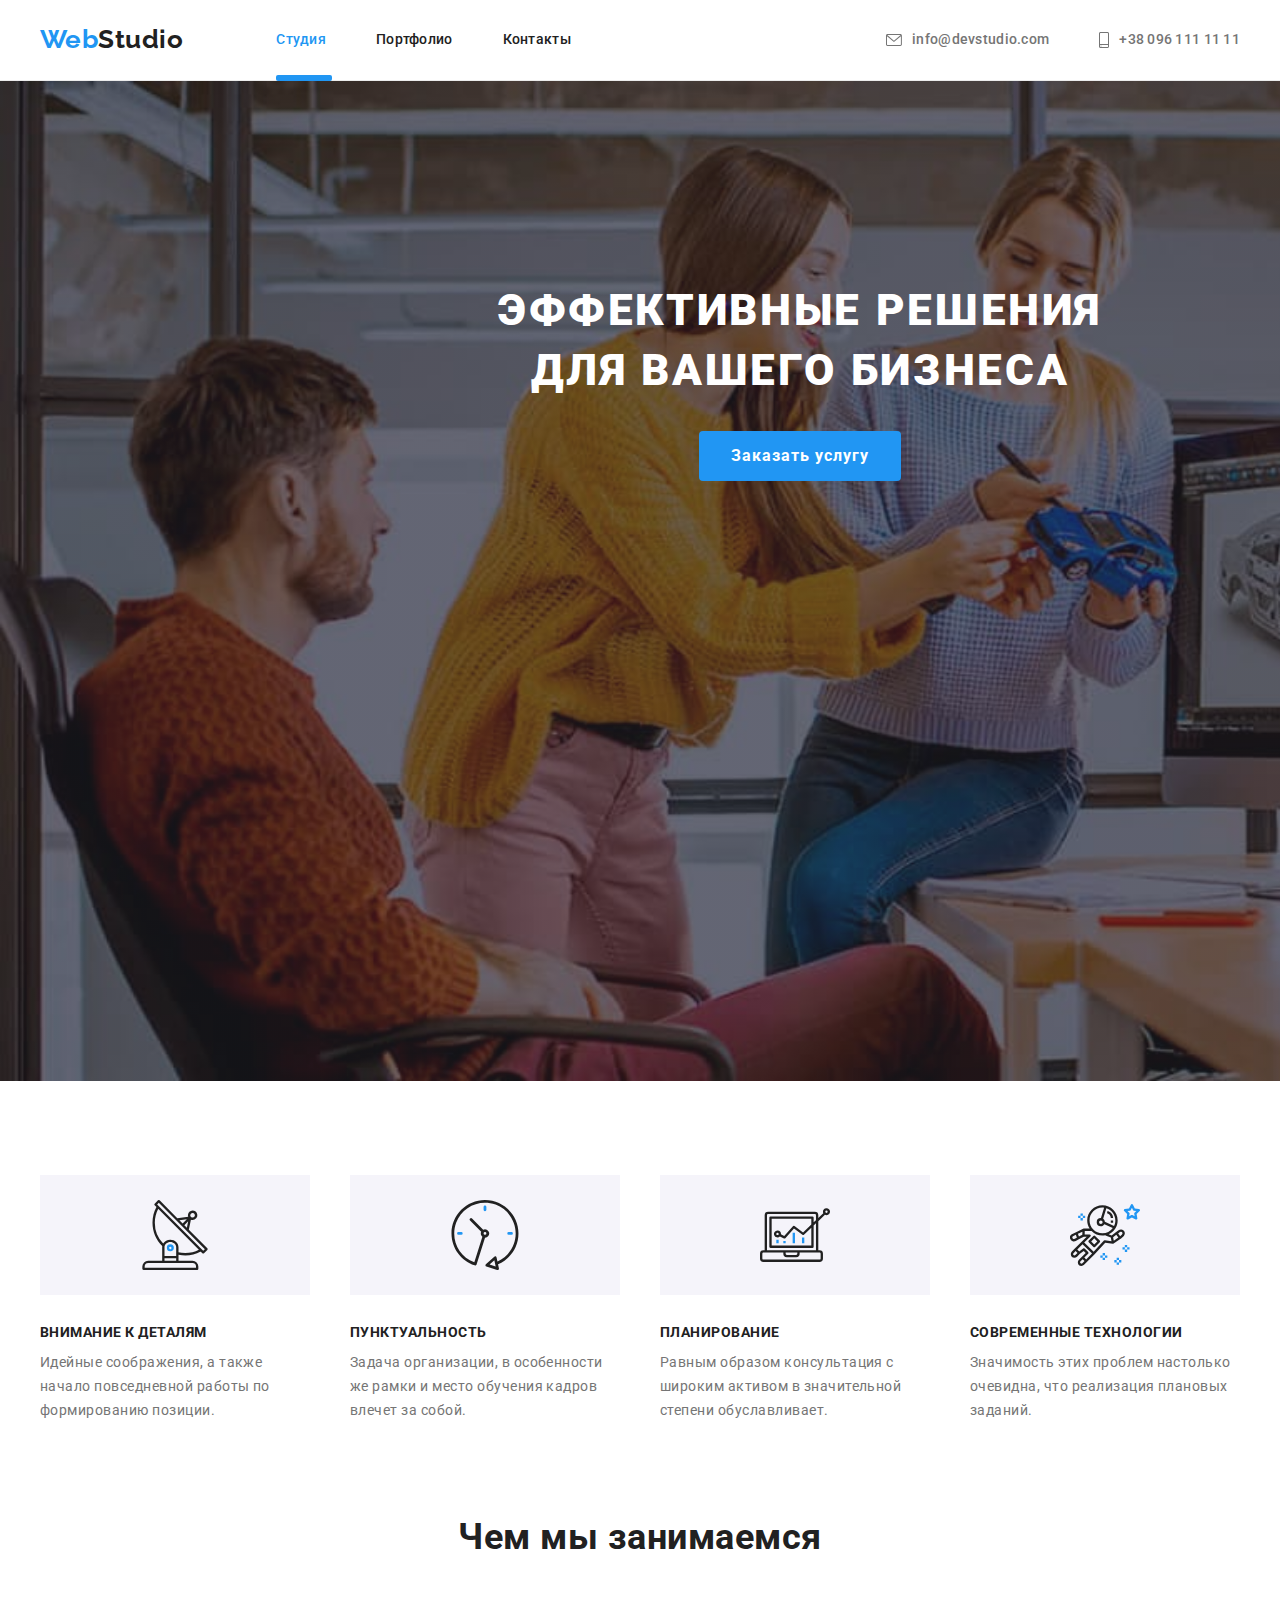
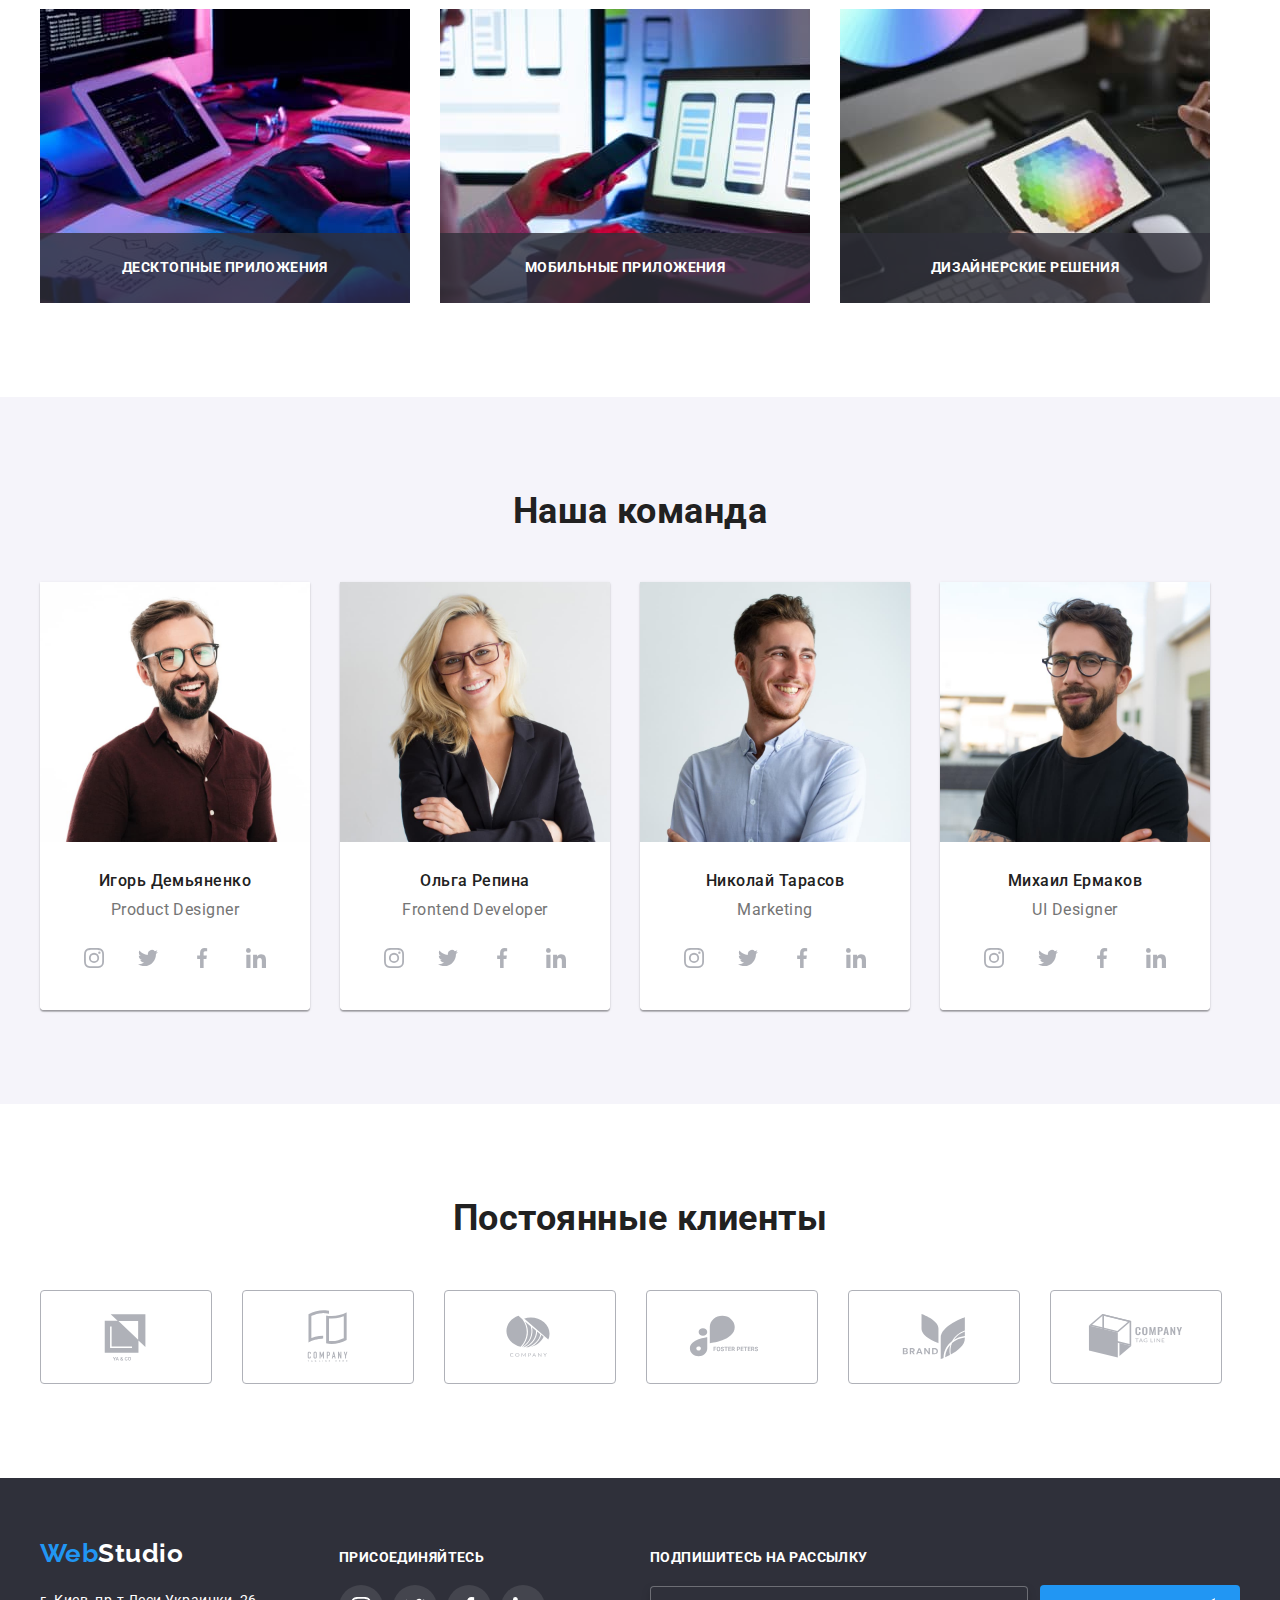
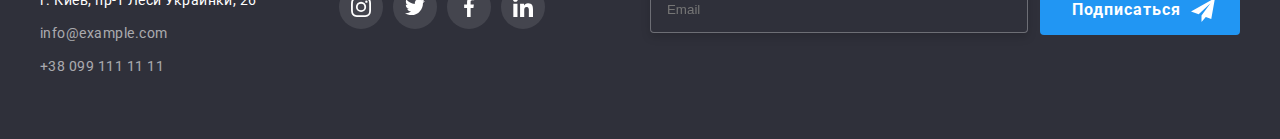
==== commit b3ab51e7: "Змінює текст ф футері, верхні марджини замінює на нижні, вирівнює чекбокс по центру, додає pointer" ====
--- a/index.html
+++ b/index.html
@@ -443,14 +443,12 @@
                 <input class="footer-email" type="email" name="email" placeholder="Email" />
               </form>
 
-              <div class="align">
-                <button class="button primary footer-button" type="button">
-                  Подписаться
-                  <svg class="icon-send">
-                    <use href="./images/symbol-defs.svg#icon-send"></use>
-                  </svg>
-                </button>
-              </div>
+              <button type="button" class="button primary pointer footer-button">
+                Подписаться
+                <svg class="icon-send">
+                  <use href="./images/symbol-defs.svg#icon-send"></use>
+                </svg>
+              </button>
             </div>
           </div>
         </div>
@@ -465,59 +463,56 @@
           </svg>
         </button>
 
-        <div class="sign-in-form">
-          <h2 class="form-title">Оставьте свои данные, мы вам перезвоним</h2>
-
-          <form class="form">
-            <div class="form-field">
-              <label class="form-label" for="name">Имя</label>
-              <input class="form-input" type="text" name="name" id="name" />
-              <svg class="form-icon">
-                <use href="./images/symbol-defs.svg#icon-person"></use>
+        <strong class="form-title">Оставьте свои данные, мы вам перезвоним</strong>
+
+        <form class="form">
+          <div class="form-field">
+            <label class="form-label" for="name">Имя</label>
+            <input class="form-input" type="text" name="name" id="name" />
+            <svg class="form-icon">
+              <use href="./images/symbol-defs.svg#icon-person"></use>
+            </svg>
+          </div>
+
+          <div class="form-field">
+            <label class="form-label" for="tel">Телефон</label>
+            <input class="form-input" type="tel" name="tel" id="tel" />
+            <svg class="form-icon">
+              <use href="./images/symbol-defs.svg#icon-phone"></use>
+            </svg>
+          </div>
+
+          <div class="form-field">
+            <label class="form-label" for="email">Почта</label>
+            <input class="form-input" type="email" name="email" id="email" />
+            <svg class="form-icon">
+              <use href="./images/symbol-defs.svg#icon-email"></use>
+            </svg>
+          </div>
+
+          <div class="comment-field">
+            <label class="form-label form-comment" for="comment">Комментарий</label
+            ><textarea
+              class="comment"
+              name="comment"
+              id="comment"
+              placeholder="Введите текст"
+            ></textarea>
+          </div>
+
+          <label class="policy" for="policy">
+            <input class="checkbox visually-hidden" type="checkbox" name="policy" id="policy" />
+            <span class="checkbox-icon">
+              <svg class="icon-check" width="16px" height="15px">
+                <use href="./images/symbol-defs.svg#icon-check"></use>
               </svg>
-            </div>
-
-            <div class="form-field">
-              <label class="form-label" for="tel">Телефон</label>
-              <input class="form-input" type="tel" name="tel" id="tel" />
-              <svg class="form-icon">
-                <use href="./images/symbol-defs.svg#icon-phone"></use>
-              </svg>
-            </div>
-
-            <div class="form-field">
-              <label class="form-label" for="email">Почта</label>
-              <input class="form-input" type="email" name="email" id="email" />
-              <svg class="form-icon">
-                <use href="./images/symbol-defs.svg#icon-email"></use>
-              </svg>
-            </div>
-
-            <div class="form-field comment-field">
-              <label class="form-label form-comment" for="comment">Комментарий</label
-              ><textarea
-                class="comment"
-                name="comment"
-                id="comment"
-                placeholder="Введите текст"
-              ></textarea>
-            </div>
-
-            <div class="form-checkbox">
-              <label class="policy" for="policy">
-                <input class="checkbox visually-hidden" type="checkbox" name="policy" id="policy" />
-                <span class="checkbox-icon"></span>
-                <svg class="icon-check">
-                  <use href="./images/symbol-defs.svg#icon-check"></use>
-                </svg>
-                Соглашаюсь с рассылкой и принимаю
-                <span><a href="#" class="policy-link">Условия договора</a></span></label
-              >
-            </div>
-          </form>
-
-          <button class="button primary form-button" type="submit">Отправить</button>
-        </div>
+            </span>
+            Соглашаюсь с рассылкой и принимаю
+            <a href="#" class="policy-link">Условия договора</a>
+          </label>
+        </form>
+
+        <button class="button primary form-button" type="submit">Отправить</button>
       </div>
     </div>
 
--- a/css/style.css
+++ b/css/style.css
@@ -532,6 +532,7 @@
 .footer-groups {
   display: flex;
   align-items: baseline;
+  justify-content: space-between;
 }
 
 .join-box {
@@ -559,6 +560,10 @@
 .network-link-bottom:hover,
 .network-link-bottom:focus {
   background-color: var(--accent);
+}
+
+.footer-email:focus {
+  color: rgba(255, 255, 255, 0.6);
 }
 
 /* Стили для portfolio.html */
@@ -696,6 +701,7 @@
   left: 0;
   width: 100%;
   height: 100%;
+
   background-color: rgba(0, 0, 0, 0.2);
 
   transition: transform var(--main-transition), opacity var(--main-transition);
@@ -713,6 +719,7 @@
   left: 50%;
   transform: translate(-50%, -50%);
 
+  padding: 40px;
   min-width: 528px;
   min-height: 581px;
   background-color: var(--primary-white-color);
@@ -724,12 +731,11 @@
 
 .icon-box {
   position: absolute;
-  bottom: 93%;
-  left: 93%;
+  top: 8px;
+  right: 8px;
   display: flex;
   align-items: center;
   justify-content: center;
-  padding: 6px;
   width: 30px;
   height: 30px;
   background-color: var(--primary-white-color);
@@ -788,11 +794,8 @@
 
 /* Form Styles */
 
-.sign-in-form {
-  padding: 40px;
-}
-
 .form-title {
+  display: block;
   margin: 0;
   font-weight: bold;
   font-size: 20px;
@@ -810,6 +813,7 @@
 
 .form-field {
   position: relative;
+  margin-bottom: 10px;
 }
 
 .form-input,
@@ -840,10 +844,6 @@
   border: 1px solid #2196f3;
 }
 
-.form-field + .form-field {
-  margin-top: 10px;
-}
-
 .comment {
   padding: 12px 16px;
 
@@ -883,75 +883,59 @@
   margin-bottom: 20px;
 }
 
-.form-checkbox {
+.form-icon {
+  width: 18px;
+  height: 18px;
+
+  position: absolute;
+  left: 10px;
+  top: 50%;
+}
+
+.form-button {
+  display: block;
+  margin-left: auto;
+  margin-right: auto;
+
+  cursor: pointer;
+}
+
+.form-button:hover,
+.form-button:focus {
+  background: #188ce8;
+  box-shadow: 0px 4px 4px rgba(0, 0, 0, 0.15);
+}
+.policy-link {
+  color: var(--accent);
+  font-family: inherit;
+}
+
+.policy {
+  display: flex;
+  align-items: center;
+  justify-content: space-evenly;
   margin-bottom: 30px;
-  text-align: center;
-  position: relative;
-}
-
-.policy {
-  display: inline-block;
   font-weight: 400;
   font-size: 14px;
   line-height: 1.71;
   letter-spacing: 0.03em;
 
   color: var(--primary-text-color);
-  margin-left: auto;
-  margin-right: auto;
-}
-
-.form-icon {
-  width: 18px;
-  height: 18px;
-
-  position: absolute;
-  left: 10px;
-  top: 50%;
+
+  cursor: pointer;
 }
 
 .checkbox-icon {
-  display: inline-block;
+  display: flex;
+  align-items: center;
+  justify-content: center;
   width: 16px;
   height: 15px;
   border: 2px solid black;
   border-radius: 2px;
-
-  position: absolute;
-  left: 0;
-  top: 5px;
-}
-
-.form-button {
-  display: block;
-  margin-left: auto;
-  margin-right: auto;
-}
-
-.policy-link {
-  color: var(--accent);
-  font-family: inherit;
-}
-
-.icon-check {
-  width: 16px;
-  height: 15px;
+}
+
+.checkbox:checked + .checkbox-icon {
   background-color: var(--accent);
-
-  position: absolute;
-  left: 0;
-  top: 5px;
-
-  opacity: 0;
-
-  transition: background-color var(--main-transition), opacity var(--main-transition);
-}
-
-.checkbox:checked ~ .icon-check {
-  opacity: 1;
-  background-color: var(--accent);
-}
-
-.checkbox:checked + .checkbox-icon {
-  opacity: 0;
-}
+  border-color: var(--accent);
+}
